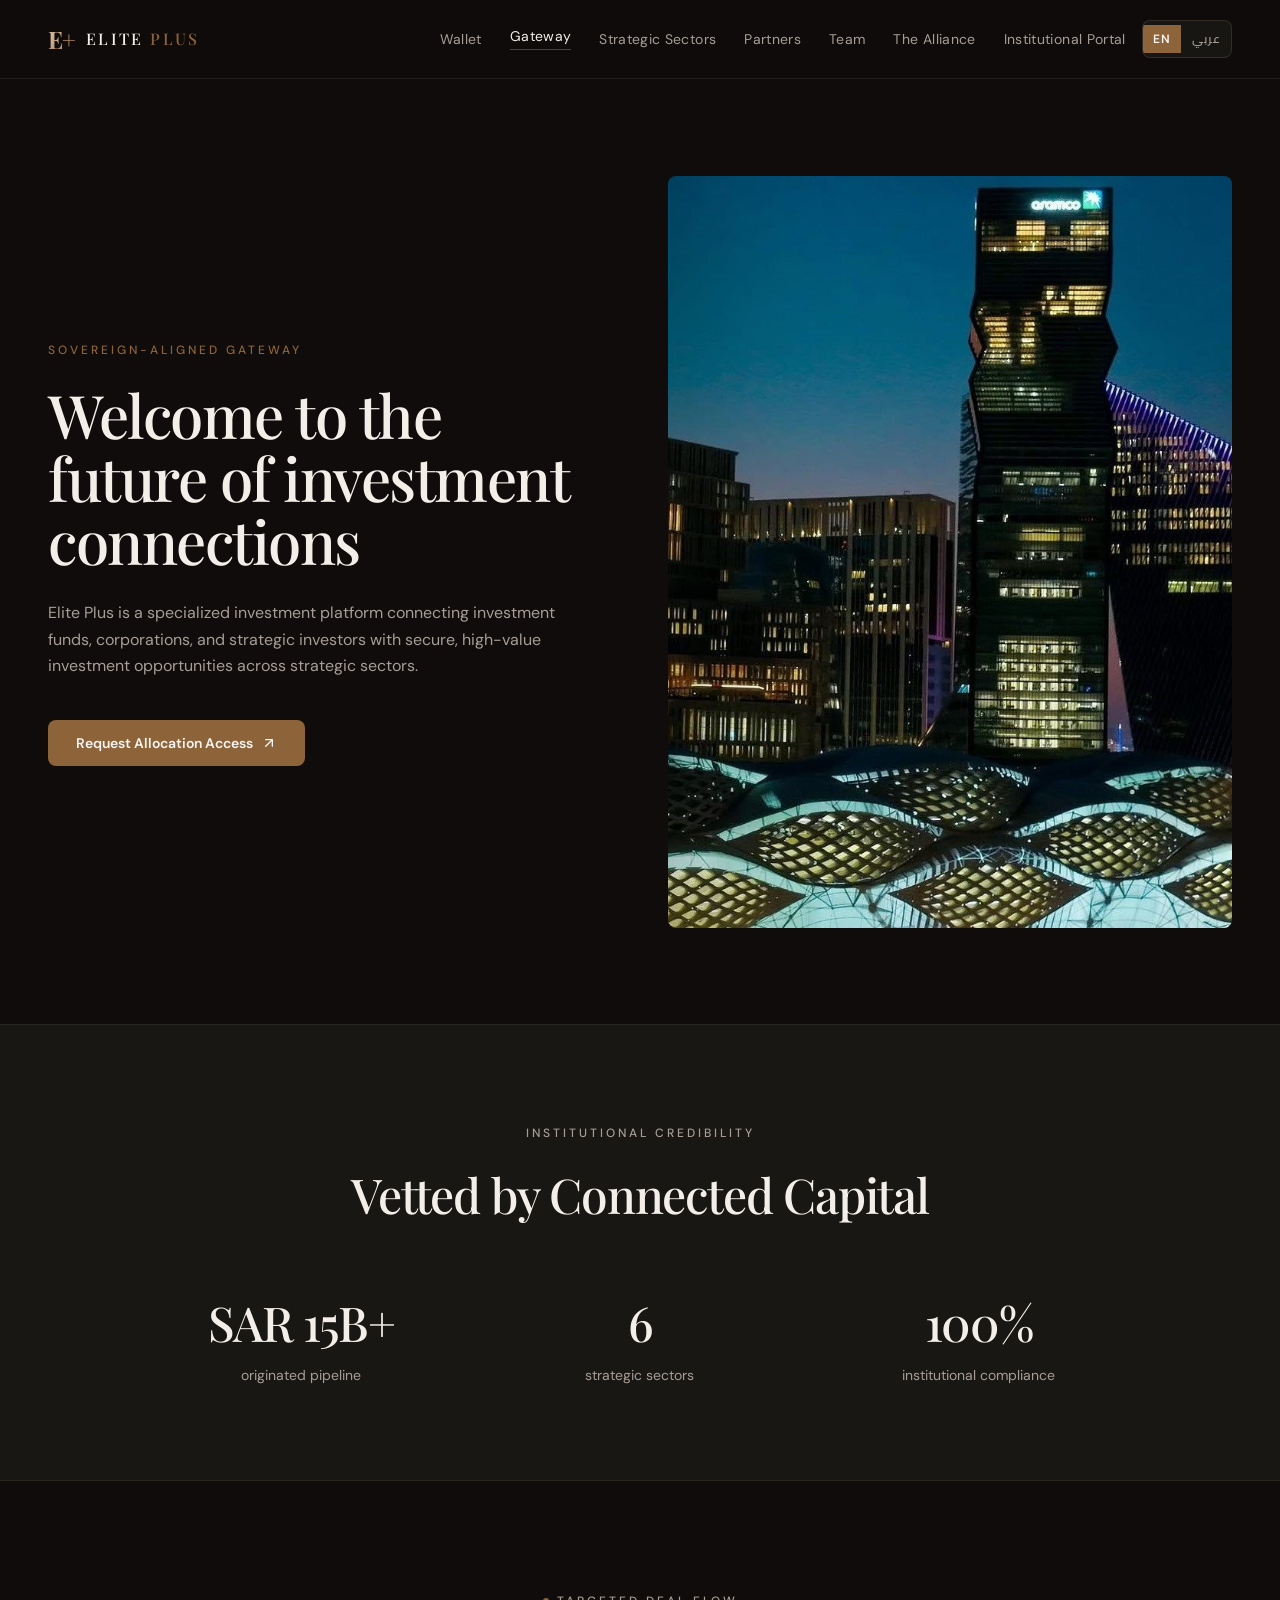
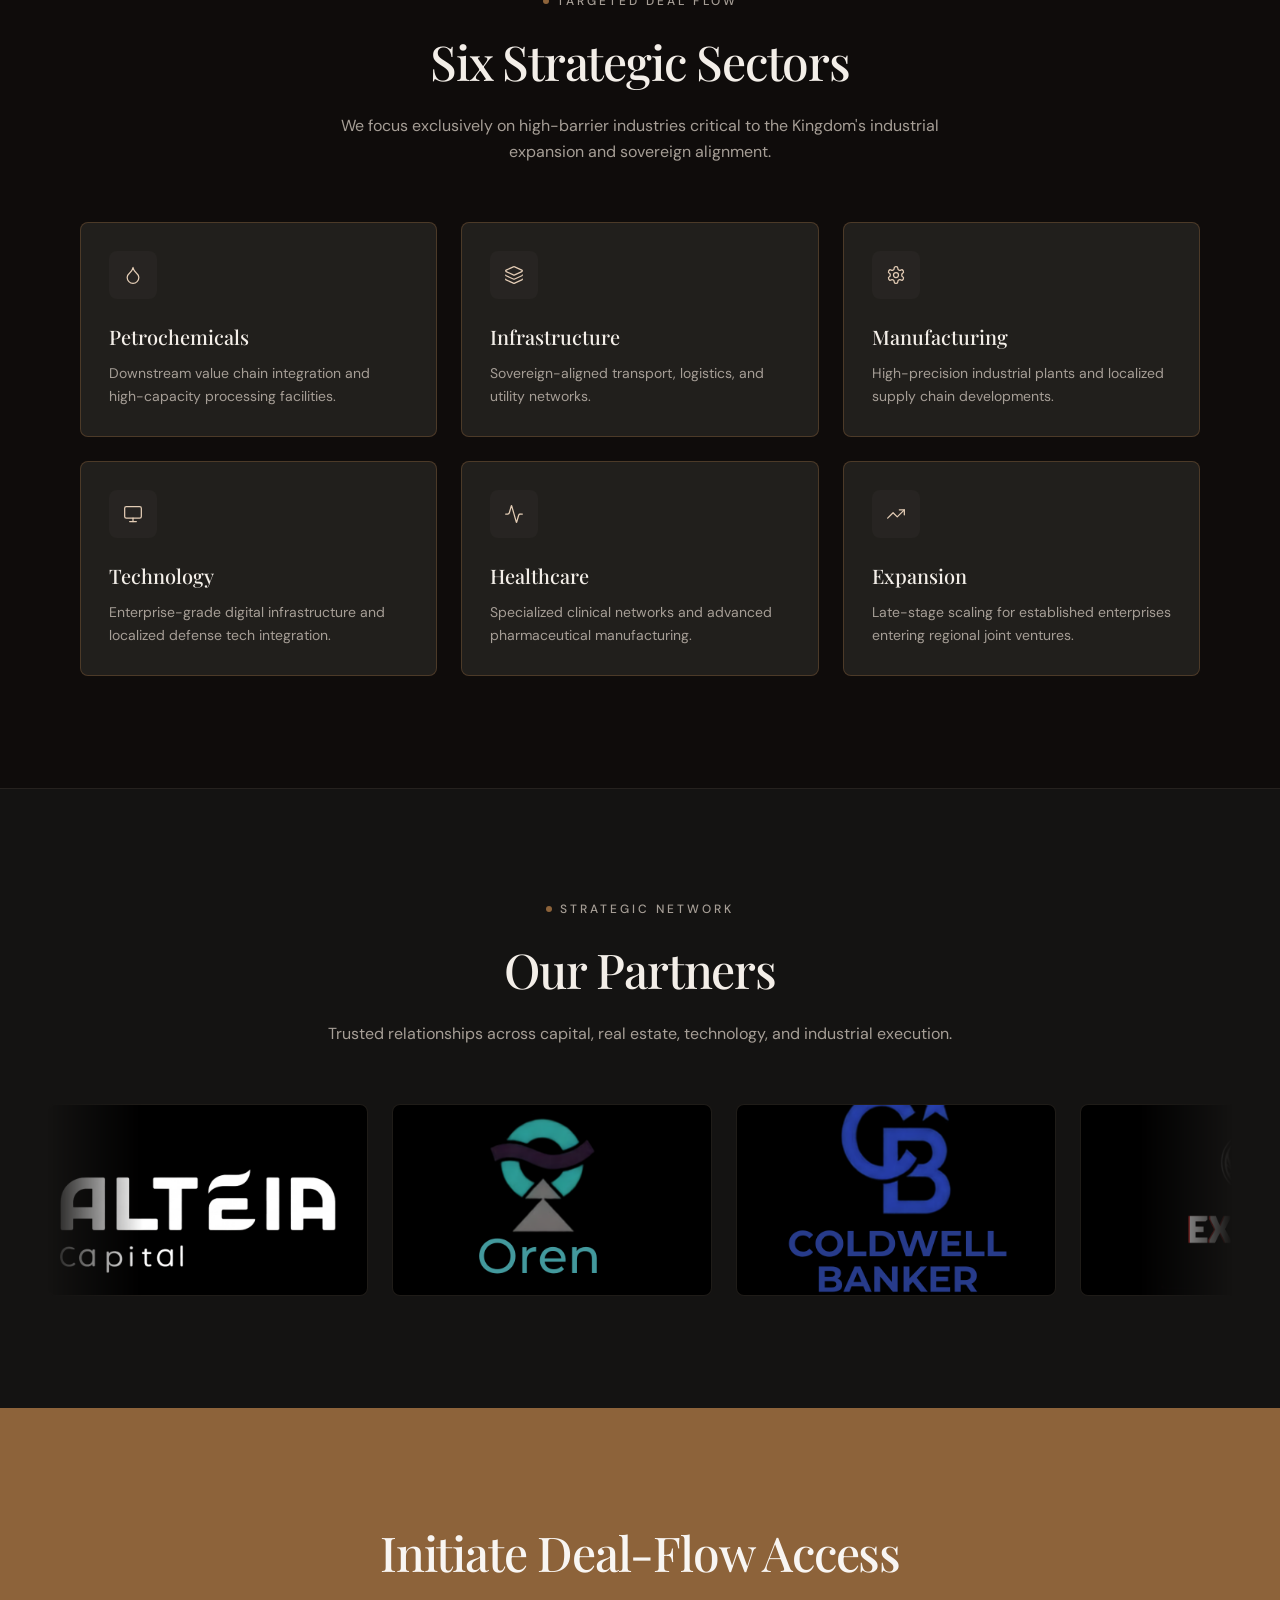
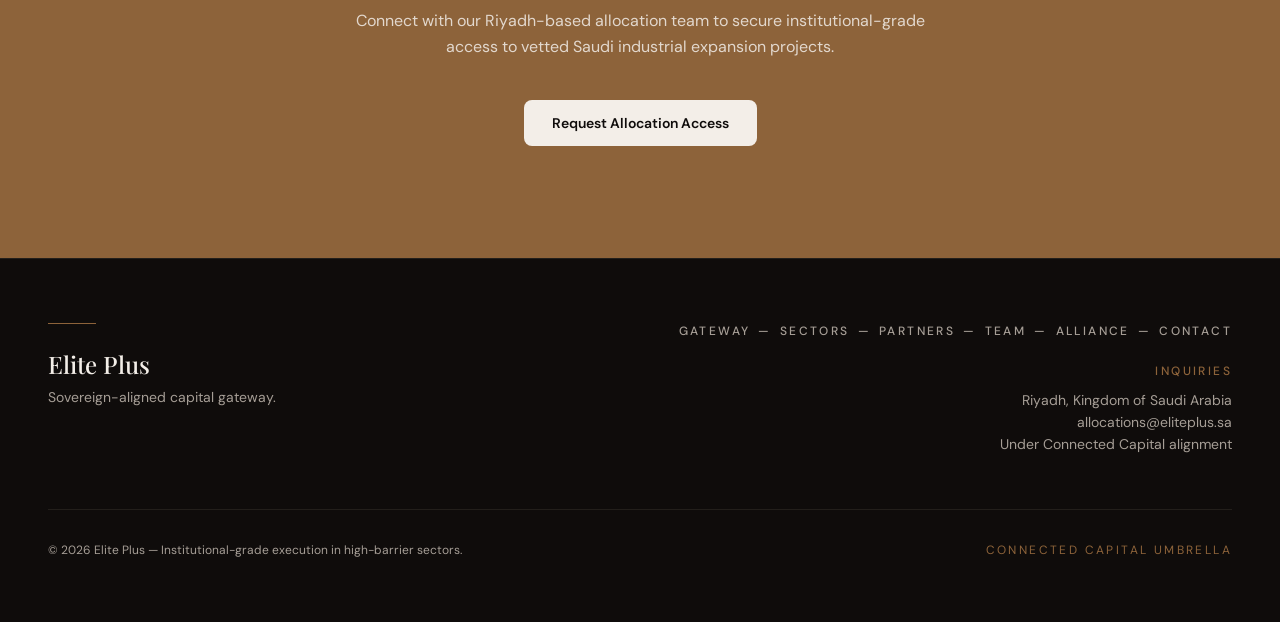
==== index.html @ 8ecef438 "Add site files" ====
<!DOCTYPE html>
<html lang="en">
<head>
<meta charset="UTF-8" />
<meta name="viewport" content="width=device-width, initial-scale=1.0" />
<title>Elite Plus — Sovereign-Aligned Capital Gateway</title>
<link rel="preconnect" href="https://fonts.googleapis.com" />
<link rel="preconnect" href="https://fonts.gstatic.com" crossorigin />
<link href="https://fonts.googleapis.com/css2?family=Playfair+Display:wght@400;500;600;700&family=DM+Sans:wght@400;500;600;700&family=Cairo:wght@400;500;600;700&family=Noto+Naskh+Arabic:wght@400;500;600;700&display=swap" rel="stylesheet" />
<link rel="stylesheet" href="styles.css" />
</head>
<body id="top">

  <!-- ==================== الهيدر ==================== -->
  <header>
    <div class="header-inner">
      <a href="#top" class="logo">
        <span class="logo-mark text-gradient-gold">E+</span>
        <span class="logo-text">Elite <span>Plus</span></span>
      </a>

      <div class="header-actions">
        <nav class="desktop-nav">
          <a href="https://sub.eliteplussa.com/" target="_blank" rel="noopener noreferrer" data-i18n="nav.wallet">Wallet</a>
          <a href="#top" class="active" data-i18n="nav.gateway">Gateway</a>
          <a href="#sectors" data-i18n="nav.sectors">Strategic Sectors</a>
          <a href="#partners" data-i18n="nav.partners">Partners</a>
          <a href="team.html" data-i18n="nav.team">Team</a>
          <a href="#alliance" data-i18n="nav.alliance">The Alliance</a>
          <a href="#contact" data-i18n="nav.contact">Institutional Portal</a>
        </nav>

        <div class="lang-toggle" role="group" aria-label="Language">
          <button type="button" data-lang="en" class="active" onclick="setLanguage('en')">EN</button>
          <button type="button" data-lang="ar" onclick="setLanguage('ar')">عربي</button>
        </div>

        <button class="menu-btn" data-i18n-aria="nav.menu" aria-label="Toggle menu" onclick="toggleMenu()">
          <svg id="icon-menu" width="24" height="24" viewBox="0 0 24 24" fill="none" stroke="currentColor" stroke-width="2" stroke-linecap="round" stroke-linejoin="round"><line x1="4" x2="20" y1="12" y2="12"/><line x1="4" x2="20" y1="6" y2="6"/><line x1="4" x2="20" y1="18" y2="18"/></svg>
          <svg id="icon-close" style="display:none" width="24" height="24" viewBox="0 0 24 24" fill="none" stroke="currentColor" stroke-width="2" stroke-linecap="round" stroke-linejoin="round"><path d="M18 6 6 18"/><path d="m6 6 12 12"/></svg>
        </button>
      </div>
    </div>

    <div class="mobile-nav" id="mobileNav">
      <a href="https://sub.eliteplussa.com/" target="_blank" rel="noopener noreferrer" data-i18n="nav.wallet">Wallet</a>
      <a href="#top" onclick="closeMenu()" data-i18n="nav.gateway">Gateway</a>
      <a href="#sectors" onclick="closeMenu()" data-i18n="nav.sectors">Strategic Sectors</a>
      <a href="#partners" onclick="closeMenu()" data-i18n="nav.partners">Partners</a>
      <a href="team.html" data-i18n="nav.team">Team</a>
      <a href="#alliance" onclick="closeMenu()" data-i18n="nav.alliance">The Alliance</a>
      <a href="#contact" onclick="closeMenu()" data-i18n="nav.contact">Institutional Portal</a>
    </div>
  </header>

  <!-- ==================== قسم البداية ==================== -->
  <section class="hero">
    <div class="hero-grid">
      <div class="reveal">
        <span class="eyebrow" data-i18n="hero.eyebrow">Sovereign-Aligned Gateway</span>
        <h1 data-i18n="hero.title">Welcome to the future of investment connections</h1>
        <p data-i18n="hero.body">Elite Plus is a specialized investment platform connecting investment funds, corporations, and strategic investors with secure, high-value investment opportunities across strategic sectors.</p>
        <div>
          <a href="#contact" class="btn-primary">
            <span data-i18n="hero.cta">Request Allocation Access</span>
            <svg width="16" height="16" viewBox="0 0 24 24" fill="none" stroke="currentColor" stroke-width="2" stroke-linecap="round" stroke-linejoin="round"><path d="M7 7h10v10"/><path d="M7 17 17 7"/></svg>
          </a>
        </div>
      </div>
      <div class="hero-image reveal d1">
        <img src="hero.jpg" data-i18n-alt="hero.alt" alt="Riyadh skyline at night, financial district towers" />
      </div>
    </div>
  </section>

  <!-- ==================== قسم الأرقام ==================== -->
  <section class="stats">
    <div class="stats-inner">
      <div class="reveal">
        <span class="eyebrow" data-i18n="stats.eyebrow">Institutional Credibility</span>
        <h2 class="section-title" data-i18n="stats.title">Vetted by Connected Capital</h2>
      </div>
      <div class="stats-grid">
        <div class="reveal">
          <div class="stat-value">SAR 15B+</div>
          <div class="stat-label" data-i18n="stats.pipeline">originated pipeline</div>
        </div>
        <div class="reveal d1">
          <div class="stat-value">6</div>
          <div class="stat-label" data-i18n="stats.sectors">strategic sectors</div>
        </div>
        <div class="reveal d2">
          <div class="stat-value">100%</div>
          <div class="stat-label" data-i18n="stats.compliance">institutional compliance</div>
        </div>
      </div>
    </div>
  </section>

  <!-- ==================== قسم القطاعات ==================== -->
  <section id="sectors" class="sectors">
    <div class="sectors-head reveal">
      <div class="dot-eyebrow">
        <span class="dot"></span>
        <span class="eyebrow" data-i18n="sectors.eyebrow">Targeted Deal Flow</span>
      </div>
      <h2 class="section-title" data-i18n="sectors.title">Six Strategic Sectors</h2>
      <p data-i18n="sectors.body">We focus exclusively on high-barrier industries critical to the Kingdom&rsquo;s industrial expansion and sovereign alignment.</p>
    </div>

    <div class="sectors-grid">
      <div class="sector-card reveal">
        <span class="sector-icon">
          <svg viewBox="0 0 24 24" fill="none" stroke="currentColor" stroke-width="1.5" stroke-linecap="round" stroke-linejoin="round"><path d="M12 22a7 7 0 0 0 7-7c0-2-1-3.9-3-5.5s-3.5-4-4-6.5c-.5 2.5-2 4.9-4 6.5C6 11.1 5 13 5 15a7 7 0 0 0 7 7z"/></svg>
        </span>
        <h3 data-i18n="sectors.petro.title">Petrochemicals</h3>
        <p data-i18n="sectors.petro.body">Downstream value chain integration and high-capacity processing facilities.</p>
      </div>

      <div class="sector-card reveal d1">
        <span class="sector-icon">
          <svg viewBox="0 0 24 24" fill="none" stroke="currentColor" stroke-width="1.5" stroke-linecap="round" stroke-linejoin="round"><path d="M12.83 2.18a2 2 0 0 0-1.66 0L2.6 6.08a1 1 0 0 0 0 1.83l8.58 3.91a2 2 0 0 0 1.66 0l8.58-3.9a1 1 0 0 0 0-1.83z"/><path d="M2 12a1 1 0 0 0 .58.91l8.6 3.91a2 2 0 0 0 1.65 0l8.58-3.9A1 1 0 0 0 22 12"/><path d="M2 17a1 1 0 0 0 .58.91l8.6 3.91a2 2 0 0 0 1.65 0l8.58-3.9A1 1 0 0 0 22 17"/></svg>
        </span>
        <h3 data-i18n="sectors.infra.title">Infrastructure</h3>
        <p data-i18n="sectors.infra.body">Sovereign-aligned transport, logistics, and utility networks.</p>
      </div>

      <div class="sector-card reveal d2">
        <span class="sector-icon">
          <svg viewBox="0 0 24 24" fill="none" stroke="currentColor" stroke-width="1.5" stroke-linecap="round" stroke-linejoin="round"><path d="M12.22 2h-.44a2 2 0 0 0-2 2v.18a2 2 0 0 1-1 1.73l-.43.25a2 2 0 0 1-2 0l-.15-.08a2 2 0 0 0-2.73.73l-.22.38a2 2 0 0 0 .73 2.73l.15.1a2 2 0 0 1 1 1.72v.51a2 2 0 0 1-1 1.74l-.15.09a2 2 0 0 0-.73 2.73l.22.38a2 2 0 0 0 2.73.73l.15-.08a2 2 0 0 1 2 0l.43.25a2 2 0 0 1 1 1.73V20a2 2 0 0 0 2 2h.44a2 2 0 0 0 2-2v-.18a2 2 0 0 1 1-1.73l.43-.25a2 2 0 0 1 2 0l.15.08a2 2 0 0 0 2.73-.73l.22-.39a2 2 0 0 0-.73-2.73l-.15-.08a2 2 0 0 1-1-1.74v-.5a2 2 0 0 1 1-1.74l.15-.09a2 2 0 0 0 .73-2.73l-.22-.38a2 2 0 0 0-2.73-.73l-.15.08a2 2 0 0 1-2 0l-.43-.25a2 2 0 0 1-1-1.73V4a2 2 0 0 0-2-2z"/><circle cx="12" cy="12" r="3"/></svg>
        </span>
        <h3 data-i18n="sectors.mfg.title">Manufacturing</h3>
        <p data-i18n="sectors.mfg.body">High-precision industrial plants and localized supply chain developments.</p>
      </div>

      <div class="sector-card reveal">
        <span class="sector-icon">
          <svg viewBox="0 0 24 24" fill="none" stroke="currentColor" stroke-width="1.5" stroke-linecap="round" stroke-linejoin="round"><rect width="20" height="14" x="2" y="3" rx="2"/><line x1="8" x2="16" y1="21" y2="21"/><line x1="12" x2="12" y1="17" y2="21"/></svg>
        </span>
        <h3 data-i18n="sectors.tech.title">Technology</h3>
        <p data-i18n="sectors.tech.body">Enterprise-grade digital infrastructure and localized defense tech integration.</p>
      </div>

      <div class="sector-card reveal d1">
        <span class="sector-icon">
          <svg viewBox="0 0 24 24" fill="none" stroke="currentColor" stroke-width="1.5" stroke-linecap="round" stroke-linejoin="round"><path d="M22 12h-2.48a2 2 0 0 0-1.93 1.46l-2.35 8.36a.25.25 0 0 1-.48 0L9.24 2.18a.25.25 0 0 0-.48 0l-2.35 8.36A2 2 0 0 1 4.49 12H2"/></svg>
        </span>
        <h3 data-i18n="sectors.health.title">Healthcare</h3>
        <p data-i18n="sectors.health.body">Specialized clinical networks and advanced pharmaceutical manufacturing.</p>
      </div>

      <div class="sector-card reveal d2">
        <span class="sector-icon">
          <svg viewBox="0 0 24 24" fill="none" stroke="currentColor" stroke-width="1.5" stroke-linecap="round" stroke-linejoin="round"><polyline points="22 7 13.5 15.5 8.5 10.5 2 17"/><polyline points="16 7 22 7 22 13"/></svg>
        </span>
        <h3 data-i18n="sectors.exp.title">Expansion</h3>
        <p data-i18n="sectors.exp.body">Late-stage scaling for established enterprises entering regional joint ventures.</p>
      </div>
    </div>
  </section>

  <!-- ==================== قسم الشركاء ==================== -->
  <section id="partners" class="partners">
    <div class="partners-inner">
      <div class="partners-head reveal">
        <div class="dot-eyebrow">
          <span class="dot"></span>
          <span class="eyebrow" data-i18n="partners.eyebrow">Strategic Network</span>
        </div>
        <h2 class="section-title" data-i18n="partners.title">Our Partners</h2>
        <p data-i18n="partners.body">Trusted relationships across capital, real estate, technology, and industrial execution.</p>
      </div>

      <div class="partners-marquee reveal">
        <div class="partners-track">
          <div class="partners-group">
            <div class="partner-logo"><img src="partners/alteia-capital.png" alt="ALTEIA Capital" /></div>
            <div class="partner-logo"><img src="partners/oren.png" alt="Oren" /></div>
            <div class="partner-logo"><img src="partners/coldwell-banker.png" alt="Coldwell Banker" /></div>
            <div class="partner-logo"><img src="partners/ex-nit.png" alt="EX NIT" /></div>
            <div class="partner-logo"><img src="partners/ratcco-group.png" alt="RATCCO GROUP" /></div>
            <div class="partner-logo"><img src="partners/swiss-group.png" alt="SWISS GROUP" /></div>
            <div class="partner-logo"><img src="partners/speed-link.png" alt="SPEED LINK" /></div>
            <div class="partner-logo"><img src="partners/asa-consultants.png" alt="ASA CONSULTANTS" /></div>
          </div>
          <div class="partners-group" aria-hidden="true">
            <div class="partner-logo"><img src="partners/alteia-capital.png" alt="" /></div>
            <div class="partner-logo"><img src="partners/oren.png" alt="" /></div>
            <div class="partner-logo"><img src="partners/coldwell-banker.png" alt="" /></div>
            <div class="partner-logo"><img src="partners/ex-nit.png" alt="" /></div>
            <div class="partner-logo"><img src="partners/ratcco-group.png" alt="" /></div>
            <div class="partner-logo"><img src="partners/swiss-group.png" alt="" /></div>
            <div class="partner-logo"><img src="partners/speed-link.png" alt="" /></div>
            <div class="partner-logo"><img src="partners/asa-consultants.png" alt="" /></div>
          </div>
        </div>
      </div>
    </div>
  </section>

  <!-- ==================== قسم التحالف ==================== -->
  <section id="alliance" class="alliance">
    <div class="alliance-inner reveal">
      <h2 data-i18n="alliance.title">Initiate Deal-Flow Access</h2>
      <p data-i18n="alliance.body">Connect with our Riyadh-based allocation team to secure institutional-grade access to vetted Saudi industrial expansion projects.</p>
      <a href="#contact" class="btn-light" data-i18n="alliance.cta">Request Allocation Access</a>
    </div>
  </section>

  <!-- ==================== الفوتر ==================== -->
  <footer id="contact">
    <div class="footer-inner">
      <div class="footer-top">
        <div class="footer-brand">
          <div class="footer-line"></div>
          <h3>Elite Plus</h3>
          <p data-i18n="footer.tagline">Sovereign-aligned capital gateway.</p>
        </div>

        <div class="footer-right">
          <div class="footer-links">
            <a href="#top" data-i18n="footer.gateway">Gateway</a>
            <span>&mdash;</span>
            <a href="#sectors" data-i18n="footer.sectors">Sectors</a>
            <span>&mdash;</span>
            <a href="#partners" data-i18n="footer.partners">Partners</a>
            <span>&mdash;</span>
            <a href="team.html" data-i18n="footer.team">Team</a>
            <span>&mdash;</span>
            <a href="#alliance" data-i18n="footer.alliance">Alliance</a>
            <span>&mdash;</span>
            <a href="#contact" data-i18n="footer.contact">Contact</a>
          </div>
          <div>
            <p class="footer-inquiries-label" data-i18n="footer.inquiries">Inquiries</p>
            <div class="footer-inquiries">
              <p data-i18n="footer.city">Riyadh, Kingdom of Saudi Arabia</p>
              <p>allocations@eliteplus.sa</p>
              <p data-i18n="footer.alignment">Under Connected Capital alignment</p>
            </div>
          </div>
        </div>
      </div>

      <div class="footer-bottom">
        <p>&copy; <span id="year"></span> <span data-i18n="footer.copy">Elite Plus — Institutional-grade execution in high-barrier sectors.</span></p>
        <p class="footer-umbrella" data-i18n="footer.umbrella">Connected Capital Umbrella</p>
      </div>
    </div>
  </footer>

<script src="i18n.js"></script>
<script>
  document.getElementById('year').textContent = new Date().getFullYear();

  function toggleMenu() {
    const nav = document.getElementById('mobileNav');
    const open = nav.classList.toggle('open');
    document.getElementById('icon-menu').style.display = open ? 'none' : 'block';
    document.getElementById('icon-close').style.display = open ? 'block' : 'none';
  }
  function closeMenu() {
    document.getElementById('mobileNav').classList.remove('open');
    document.getElementById('icon-menu').style.display = 'block';
    document.getElementById('icon-close').style.display = 'none';
  }

  const observer = new IntersectionObserver((entries) => {
    entries.forEach((entry) => {
      if (entry.isIntersecting) {
        entry.target.classList.add('visible');
        observer.unobserve(entry.target);
      }
    });
  }, { threshold: 0.15 });

  document.querySelectorAll('.reveal').forEach((el) => observer.observe(el));
</script>
</body>
</html>
---- styles.css ----
/* ============ المتغيرات — عدّل الألوان من هنا ============ */
:root {
  --background: hsl(20, 15%, 5%);
  --foreground: hsl(36, 30%, 93%);
  --card: hsl(30, 7%, 12%);
  --primary: hsl(30, 42%, 39%);
  --primary-foreground: hsl(36, 30%, 96%);
  --secondary: hsl(30, 7%, 15%);
  --muted-foreground: hsl(30, 8%, 62%);
  --accent-gold: hsl(30, 45%, 80%);
  --border: hsl(30, 12%, 20%);
  --radius: 0.5rem;
  --font-display: 'Playfair Display', 'Noto Naskh Arabic', serif;
  --font-sans: 'DM Sans', 'Cairo', sans-serif;
}

* { margin: 0; padding: 0; box-sizing: border-box; }
html { scroll-behavior: smooth; }

body {
  background: var(--background);
  color: var(--foreground);
  font-family: var(--font-sans);
  min-height: 100vh;
  -webkit-font-smoothing: antialiased;
}

html[dir="rtl"] body { font-family: 'Cairo', 'DM Sans', sans-serif; }
html[dir="rtl"] .logo-text,
html[dir="rtl"] .hero h1,
html[dir="rtl"] .section-title,
html[dir="rtl"] .stat-value,
html[dir="rtl"] .sector-card h3,
html[dir="rtl"] .alliance h2,
html[dir="rtl"] .footer-brand h3,
html[dir="rtl"] .page-hero h1,
html[dir="rtl"] .team-role h3 {
  font-family: 'Noto Naskh Arabic', 'Playfair Display', serif;
}

a { text-decoration: none; color: inherit; }
img { display: block; }

.text-gradient-gold {
  background: linear-gradient(135deg, hsl(30, 45%, 80%), hsl(30, 42%, 45%));
  -webkit-background-clip: text;
  background-clip: text;
  -webkit-text-fill-color: transparent;
}

/* ============ الهيدر ============ */
header {
  position: fixed;
  top: 0; left: 0; right: 0;
  z-index: 50;
  border-bottom: 1px solid hsla(30, 12%, 20%, 0.5);
  background: hsla(20, 15%, 5%, 0.9);
  backdrop-filter: blur(12px);
  -webkit-backdrop-filter: blur(12px);
}
.header-inner {
  max-width: 90rem;
  margin: 0 auto;
  display: flex;
  align-items: center;
  justify-content: space-between;
  padding: 1.25rem 1.5rem;
  gap: 1rem;
}
.logo { display: flex; align-items: center; gap: 0.625rem; flex-shrink: 0; }
.logo-mark {
  font-family: var(--font-display);
  font-size: 1.5rem;
  font-weight: 700;
  line-height: 1;
  letter-spacing: -0.025em;
}
.logo-text {
  font-family: var(--font-display);
  font-size: 1rem;
  font-weight: 500;
  letter-spacing: 0.15em;
  text-transform: uppercase;
}
.logo-text span { color: var(--primary); }

.header-actions { display: flex; align-items: center; gap: 1rem; }

nav.desktop-nav { display: none; align-items: center; gap: 1.75rem; }
nav.desktop-nav a {
  font-size: 0.875rem;
  letter-spacing: 0.025em;
  color: var(--muted-foreground);
  transition: color 0.2s;
  white-space: nowrap;
}
nav.desktop-nav a:hover { color: var(--foreground); }
nav.desktop-nav a.active {
  color: var(--foreground);
  border-bottom: 1px solid hsla(30, 42%, 39%, 0.6);
  padding-bottom: 0.25rem;
}

.lang-toggle {
  display: inline-flex;
  align-items: center;
  border: 1px solid hsla(30, 12%, 20%, 0.8);
  border-radius: var(--radius);
  overflow: hidden;
  background: hsla(30, 7%, 12%, 0.6);
}
.lang-toggle button {
  background: none;
  border: none;
  color: var(--muted-foreground);
  cursor: pointer;
  font-family: var(--font-sans);
  font-size: 0.75rem;
  font-weight: 600;
  letter-spacing: 0.08em;
  padding: 0.4rem 0.65rem;
  transition: color 0.2s, background 0.2s;
}
.lang-toggle button:hover { color: var(--foreground); }
.lang-toggle button.active {
  background: var(--primary);
  color: var(--primary-foreground);
}

.menu-btn { background: none; border: none; color: var(--foreground); cursor: pointer; display: block; }
.mobile-nav {
  display: none;
  border-top: 1px solid hsla(30, 12%, 20%, 0.5);
  background: var(--background);
  padding: 1.5rem;
  flex-direction: column;
  gap: 1.25rem;
}
.mobile-nav.open { display: flex; }
.mobile-nav a { font-size: 1rem; color: var(--muted-foreground); }
.mobile-nav a:hover { color: var(--foreground); }

@media (min-width: 1024px) {
  .header-inner { padding: 1.25rem 3rem; }
  nav.desktop-nav { display: flex; }
  .menu-btn, .mobile-nav { display: none !important; }
}

/* ============ قسم البداية (Hero) ============ */
.hero {
  position: relative;
  overflow: hidden;
  padding: 9rem 0 6rem;
}
.hero-grid {
  max-width: 90rem;
  margin: 0 auto;
  display: grid;
  grid-template-columns: 1fr;
  align-items: center;
  gap: 3.5rem;
  padding: 0 1.5rem;
}
.eyebrow {
  font-size: 0.75rem;
  font-weight: 500;
  text-transform: uppercase;
  letter-spacing: 0.25em;
  color: var(--primary);
}
html[dir="rtl"] .eyebrow { letter-spacing: 0.1em; }
.hero h1 {
  margin-top: 1.5rem;
  font-family: var(--font-display);
  font-size: 3rem;
  font-weight: 500;
  line-height: 1.05;
  letter-spacing: -0.025em;
}
.hero p {
  margin-top: 1.75rem;
  max-width: 32rem;
  font-size: 1rem;
  line-height: 1.65;
  color: var(--muted-foreground);
}
.btn-primary {
  margin-top: 2.5rem;
  display: inline-flex;
  align-items: center;
  gap: 0.5rem;
  border-radius: var(--radius);
  background: var(--primary);
  padding: 0.875rem 1.75rem;
  font-size: 0.875rem;
  font-weight: 600;
  color: var(--primary-foreground);
  transition: transform 0.15s, filter 0.2s;
}
.btn-primary:hover { filter: brightness(1.1); }
.btn-primary:active { transform: scale(0.98); }
html[dir="rtl"] .btn-primary svg { transform: scaleX(-1); }

.hero-image {
  position: relative;
  aspect-ratio: 4 / 5;
  width: 100%;
  overflow: hidden;
  border-radius: var(--radius);
}
.hero-image img { height: 100%; width: 100%; object-fit: cover; }

@media (min-width: 1024px) {
  .hero { padding-top: 11rem; }
  .hero-grid { grid-template-columns: 1fr 1fr; padding: 0 3rem; }
  .hero h1 { font-size: 3.75rem; }
  .hero-image { aspect-ratio: 3 / 4; }
}
@media (min-width: 640px) and (max-width: 1023px) {
  .hero h1 { font-size: 3.5rem; }
}

/* ============ قسم الأرقام (Stats) ============ */
.stats {
  border-top: 1px solid hsla(30, 12%, 20%, 0.5);
  border-bottom: 1px solid hsla(30, 12%, 20%, 0.5);
  background: hsla(30, 7%, 12%, 0.6);
  padding: 6rem 0;
}
.stats-inner { max-width: 64rem; margin: 0 auto; padding: 0 1.5rem; text-align: center; }
.stats .eyebrow { color: var(--muted-foreground); }
.section-title {
  margin-top: 1.25rem;
  font-family: var(--font-display);
  font-size: 2.25rem;
  font-weight: 500;
  letter-spacing: -0.025em;
}
@media (min-width: 640px) { .section-title { font-size: 3rem; } }

.stats-grid {
  margin-top: 4rem;
  display: grid;
  grid-template-columns: 1fr;
  gap: 2.5rem;
}
@media (min-width: 640px) { .stats-grid { grid-template-columns: repeat(3, 1fr); } }
.stat-value {
  font-family: var(--font-display);
  font-size: 2.25rem;
  font-weight: 500;
  letter-spacing: -0.025em;
}
@media (min-width: 640px) { .stat-value { font-size: 3rem; } }
.stat-label { margin-top: 0.75rem; font-size: 0.875rem; color: var(--muted-foreground); }

/* ============ قسم القطاعات (Sectors) ============ */
.sectors { max-width: 76rem; margin: 0 auto; padding: 7rem 1.5rem; }
@media (min-width: 1024px) { .sectors { padding-left: 3rem; padding-right: 3rem; } }
.sectors-head { max-width: 42rem; margin: 0 auto; text-align: center; }
.dot-eyebrow { display: flex; align-items: center; justify-content: center; gap: 0.5rem; }
.dot { height: 0.375rem; width: 0.375rem; border-radius: 9999px; background: var(--primary); }
.sectors-head .eyebrow { color: var(--muted-foreground); }
.sectors-head p {
  margin-top: 1.25rem;
  font-size: 1rem;
  line-height: 1.65;
  color: var(--muted-foreground);
}
.sectors-grid {
  margin-top: 3.5rem;
  display: grid;
  grid-template-columns: 1fr;
  gap: 1.5rem;
}
@media (min-width: 640px) { .sectors-grid { grid-template-columns: repeat(2, 1fr); } }
@media (min-width: 1024px) { .sectors-grid { grid-template-columns: repeat(3, 1fr); } }

.sector-card {
  border-radius: var(--radius);
  border: 1px solid hsla(30, 42%, 39%, 0.4);
  background: var(--card);
  padding: 1.75rem;
  transition: border-color 0.2s;
}
.sector-card:hover { border-color: hsla(30, 42%, 39%, 0.7); }
.sector-icon {
  display: flex;
  height: 3rem;
  width: 3rem;
  align-items: center;
  justify-content: center;
  border-radius: var(--radius);
  background: hsla(30, 7%, 15%, 0.8);
}
.sector-icon svg { height: 1.25rem; width: 1.25rem; color: var(--accent-gold); }
.sector-card h3 {
  margin-top: 1.5rem;
  font-family: var(--font-display);
  font-size: 1.25rem;
  font-weight: 500;
}
.sector-card p {
  margin-top: 0.75rem;
  font-size: 0.875rem;
  line-height: 1.65;
  color: var(--muted-foreground);
}

/* ============ قسم الشركاء (Partners) ============ */
.partners {
  border-top: 1px solid hsla(30, 12%, 20%, 0.5);
  background: hsla(30, 7%, 8%, 0.85);
  padding: 7rem 0;
}
.partners-inner { max-width: 90rem; margin: 0 auto; padding: 0 1.5rem; }
@media (min-width: 1024px) { .partners-inner { padding: 0 3rem; } }
.partners-head { max-width: 42rem; margin: 0 auto; text-align: center; }
.partners-head .eyebrow { color: var(--muted-foreground); }
.partners-head p {
  margin-top: 1.25rem;
  font-size: 1rem;
  line-height: 1.65;
  color: var(--muted-foreground);
}
/* سلايدر الشعارات — يتحرك تلقائياً ويتوقف عند مرور الماوس */
.partners-marquee {
  margin-top: 3.5rem;
  overflow: hidden;
  direction: ltr;
  -webkit-mask-image: linear-gradient(to right, transparent, black 8%, black 92%, transparent);
  mask-image: linear-gradient(to right, transparent, black 8%, black 92%, transparent);
}
.partners-track {
  display: flex;
  width: max-content;
  animation: partners-scroll 32s linear infinite;
}
.partners-marquee:hover .partners-track { animation-play-state: paused; }
.partners-group {
  display: flex;
  gap: 1.5rem;
  padding-inline-end: 1.5rem;
}
@keyframes partners-scroll {
  from { transform: translateX(0); }
  to { transform: translateX(-50%); }
}
@media (prefers-reduced-motion: reduce) {
  .partners-track { animation: none; flex-wrap: wrap; width: auto; }
}

.partner-logo {
  display: flex;
  align-items: center;
  justify-content: center;
  width: 20rem;
  height: 12rem;
  flex-shrink: 0;
  overflow: hidden;
  border: 1px solid hsla(30, 12%, 20%, 0.55);
  border-radius: var(--radius);
  background: #000;
  transition: border-color 0.25s;
}
.partner-logo:hover { border-color: hsla(30, 42%, 39%, 0.65); }
/* الصور الأصلية فيها فراغ أسود كبير حول الشعار — التكبير هنا يقصّه ويُظهر الشعار أوضح */
.partner-logo img {
  width: 100%;
  height: 100%;
  object-fit: cover;
  transform: scale(1.7);
}

@media (max-width: 639px) {
  .partner-logo { width: 15rem; height: 9rem; }
}

/* ============ قسم التحالف (Alliance) ============ */
.alliance { position: relative; background: var(--primary); padding: 7rem 0; }
.alliance-inner { max-width: 52rem; margin: 0 auto; padding: 0 1.5rem; text-align: center; }
.alliance h2 {
  font-family: var(--font-display);
  font-size: 2.25rem;
  font-weight: 500;
  letter-spacing: -0.025em;
  color: var(--primary-foreground);
}
@media (min-width: 640px) { .alliance h2 { font-size: 3rem; } }
.alliance p {
  margin: 1.5rem auto 0;
  max-width: 36rem;
  font-size: 1rem;
  line-height: 1.65;
  color: hsla(36, 30%, 96%, 0.8);
}
.btn-light {
  margin-top: 2.5rem;
  display: inline-flex;
  align-items: center;
  gap: 0.5rem;
  border-radius: var(--radius);
  background: var(--foreground);
  padding: 0.875rem 1.75rem;
  font-size: 0.875rem;
  font-weight: 600;
  color: var(--background);
  transition: transform 0.15s, filter 0.2s;
}
.btn-light:hover { filter: brightness(0.95); }
.btn-light:active { transform: scale(0.98); }

/* ============ صفحة الفريق ============ */
.page-hero {
  padding: 10rem 1.5rem 4rem;
  text-align: center;
  background:
    radial-gradient(ellipse 70% 50% at 50% 0%, hsla(30, 42%, 39%, 0.18), transparent 70%),
    var(--background);
}
@media (min-width: 1024px) { .page-hero { padding: 11rem 3rem 5rem; } }
.page-hero h1 {
  margin-top: 1.25rem;
  font-family: var(--font-display);
  font-size: 2.75rem;
  font-weight: 500;
  letter-spacing: -0.025em;
}
@media (min-width: 640px) { .page-hero h1 { font-size: 3.5rem; } }
.page-hero p {
  margin: 1.25rem auto 0;
  max-width: 36rem;
  font-size: 1rem;
  line-height: 1.65;
  color: var(--muted-foreground);
}

.team { max-width: 76rem; margin: 0 auto; padding: 2rem 1.5rem 7rem; }
@media (min-width: 1024px) { .team { padding-left: 3rem; padding-right: 3rem; } }
.team-grid {
  display: grid;
  grid-template-columns: 1fr;
  gap: 1.5rem;
}
@media (min-width: 640px) { .team-grid { grid-template-columns: repeat(2, 1fr); } }

.team-role {
  border-top: 1px solid hsla(30, 42%, 39%, 0.45);
  padding: 2rem 0 1rem;
}
.team-role .role-num {
  font-size: 0.75rem;
  font-weight: 600;
  letter-spacing: 0.2em;
  color: var(--primary);
}
.team-role h3 {
  margin-top: 0.75rem;
  font-family: var(--font-display);
  font-size: 1.5rem;
  font-weight: 500;
}
.team-role p {
  margin-top: 0.75rem;
  font-size: 0.9375rem;
  line-height: 1.65;
  color: var(--muted-foreground);
}

.team-cta {
  margin-top: 4rem;
  text-align: center;
  padding: 3rem 1.5rem;
  border: 1px solid hsla(30, 12%, 20%, 0.6);
  border-radius: var(--radius);
  background: hsla(30, 7%, 12%, 0.5);
}
.team-cta h2 {
  font-family: var(--font-display);
  font-size: 1.75rem;
  font-weight: 500;
}
.team-cta p {
  margin: 0.75rem auto 0;
  max-width: 28rem;
  color: var(--muted-foreground);
  line-height: 1.65;
}
.team-cta .btn-primary { margin-top: 1.75rem; }

/* ============ الفوتر ============ */
footer { border-top: 1px solid hsla(30, 12%, 20%, 0.5); }
.footer-inner { max-width: 90rem; margin: 0 auto; padding: 4rem 1.5rem; }
@media (min-width: 1024px) { .footer-inner { padding-left: 3rem; padding-right: 3rem; } }
.footer-top { display: flex; flex-direction: column; justify-content: space-between; gap: 3rem; }
@media (min-width: 1024px) { .footer-top { flex-direction: row; } }
.footer-line { height: 1px; width: 3rem; background: var(--primary); }
.footer-brand h3 { margin-top: 1.5rem; font-family: var(--font-display); font-size: 1.5rem; font-weight: 500; }
.footer-brand p { margin-top: 0.5rem; font-size: 0.875rem; color: var(--muted-foreground); }

.footer-right { display: flex; flex-direction: column; gap: 1.5rem; text-align: right; }
html[dir="rtl"] .footer-right { text-align: left; }
.footer-links {
  display: flex;
  flex-wrap: wrap;
  justify-content: flex-end;
  gap: 0 0.5rem;
  font-size: 0.75rem;
  font-weight: 500;
  text-transform: uppercase;
  letter-spacing: 0.2em;
  color: var(--muted-foreground);
}
html[dir="rtl"] .footer-links {
  justify-content: flex-start;
  letter-spacing: 0.08em;
}
.footer-links a:hover { color: var(--foreground); }
.footer-inquiries-label {
  font-size: 0.75rem;
  font-weight: 500;
  text-transform: uppercase;
  letter-spacing: 0.2em;
  color: var(--primary);
}
html[dir="rtl"] .footer-inquiries-label { letter-spacing: 0.08em; }
.footer-inquiries {
  margin-top: 0.75rem;
  display: flex;
  flex-direction: column;
  gap: 0.25rem;
  font-size: 0.875rem;
  color: var(--muted-foreground);
}

.footer-bottom {
  margin-top: 3.5rem;
  display: flex;
  flex-direction: column;
  align-items: center;
  justify-content: space-between;
  gap: 0.75rem;
  border-top: 1px solid hsla(30, 12%, 20%, 0.5);
  padding-top: 2rem;
  font-size: 0.75rem;
  color: var(--muted-foreground);
}
@media (min-width: 640px) { .footer-bottom { flex-direction: row; } }
.footer-umbrella { text-transform: uppercase; letter-spacing: 0.2em; color: var(--primary); }
html[dir="rtl"] .footer-umbrella { letter-spacing: 0.08em; }

/* ============ حركات الظهور عند التمرير ============ */
.reveal {
  opacity: 0;
  transform: translateY(24px);
  transition: opacity 0.6s cubic-bezier(0.16, 1, 0.3, 1), transform 0.6s cubic-bezier(0.16, 1, 0.3, 1);
}
.reveal.visible { opacity: 1; transform: translateY(0); }
.reveal.d1 { transition-delay: 0.08s; }
.reveal.d2 { transition-delay: 0.16s; }
.reveal.d3 { transition-delay: 0.24s; }
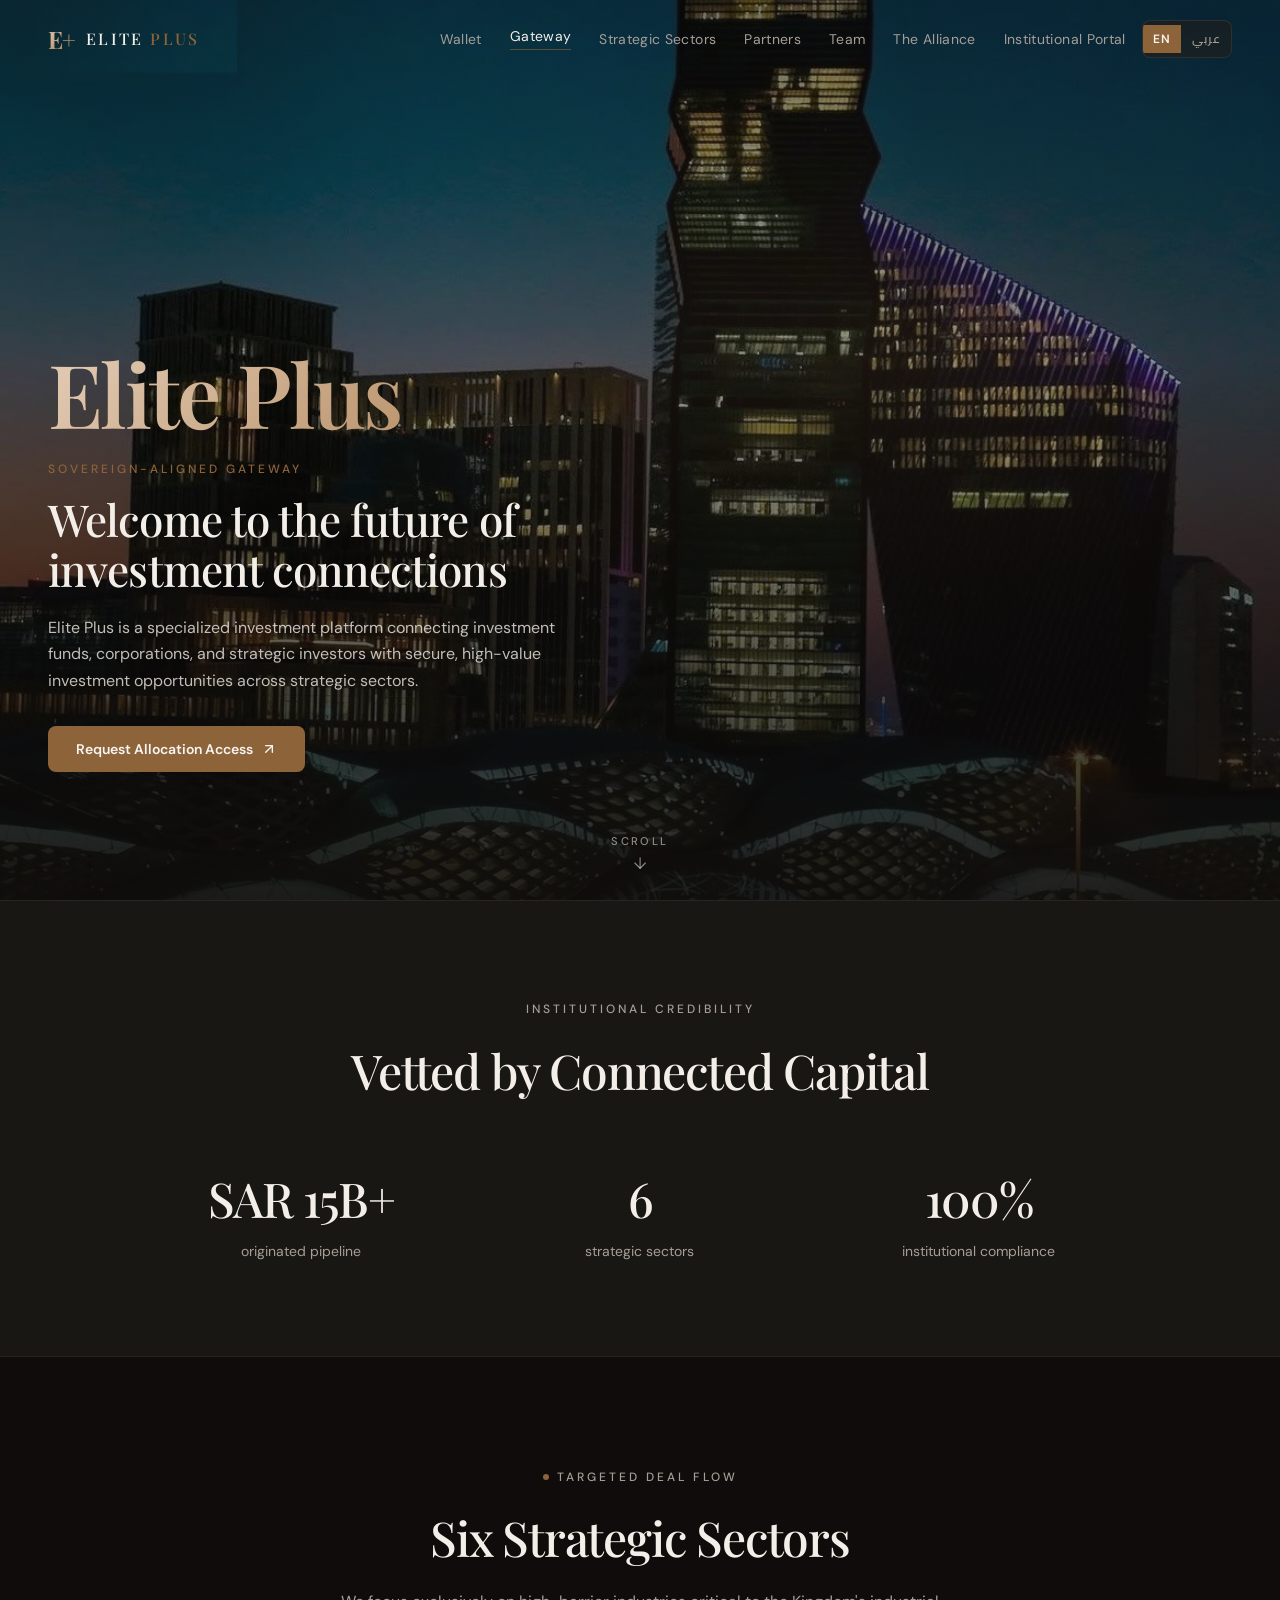
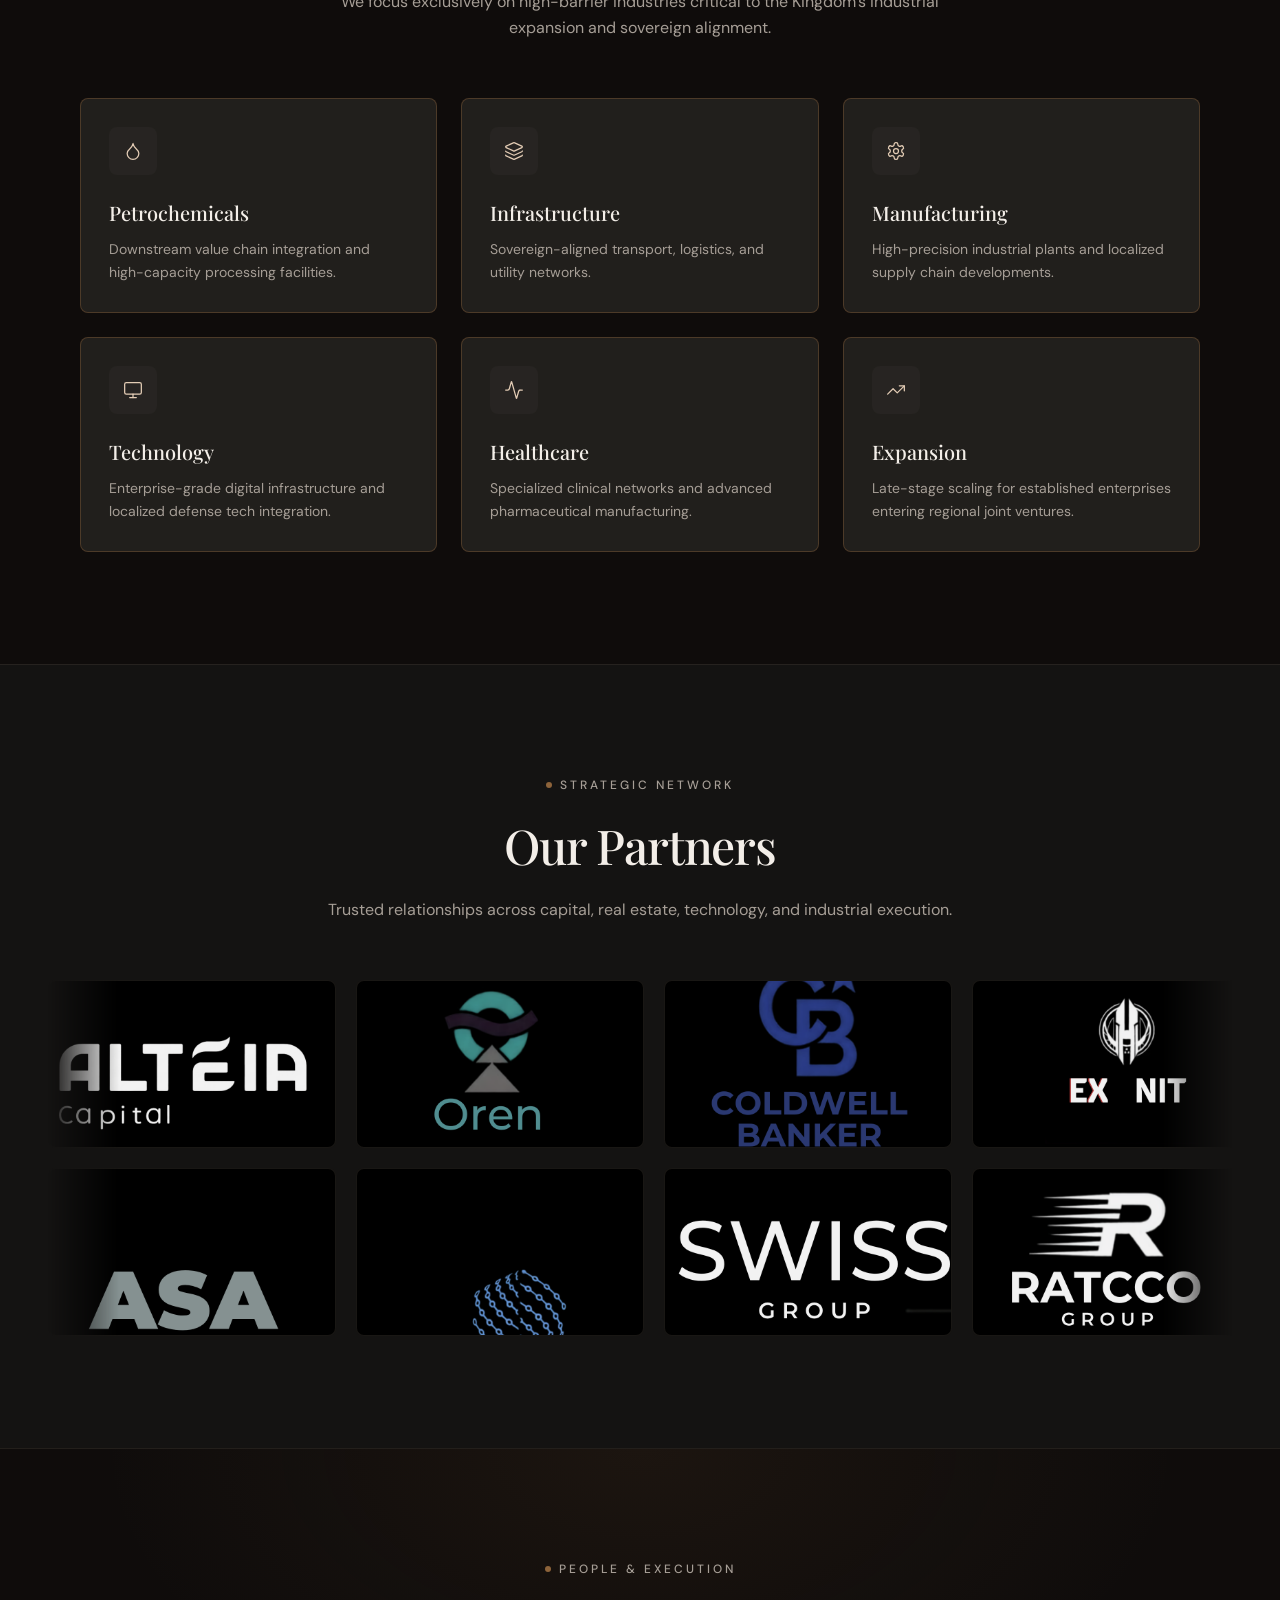
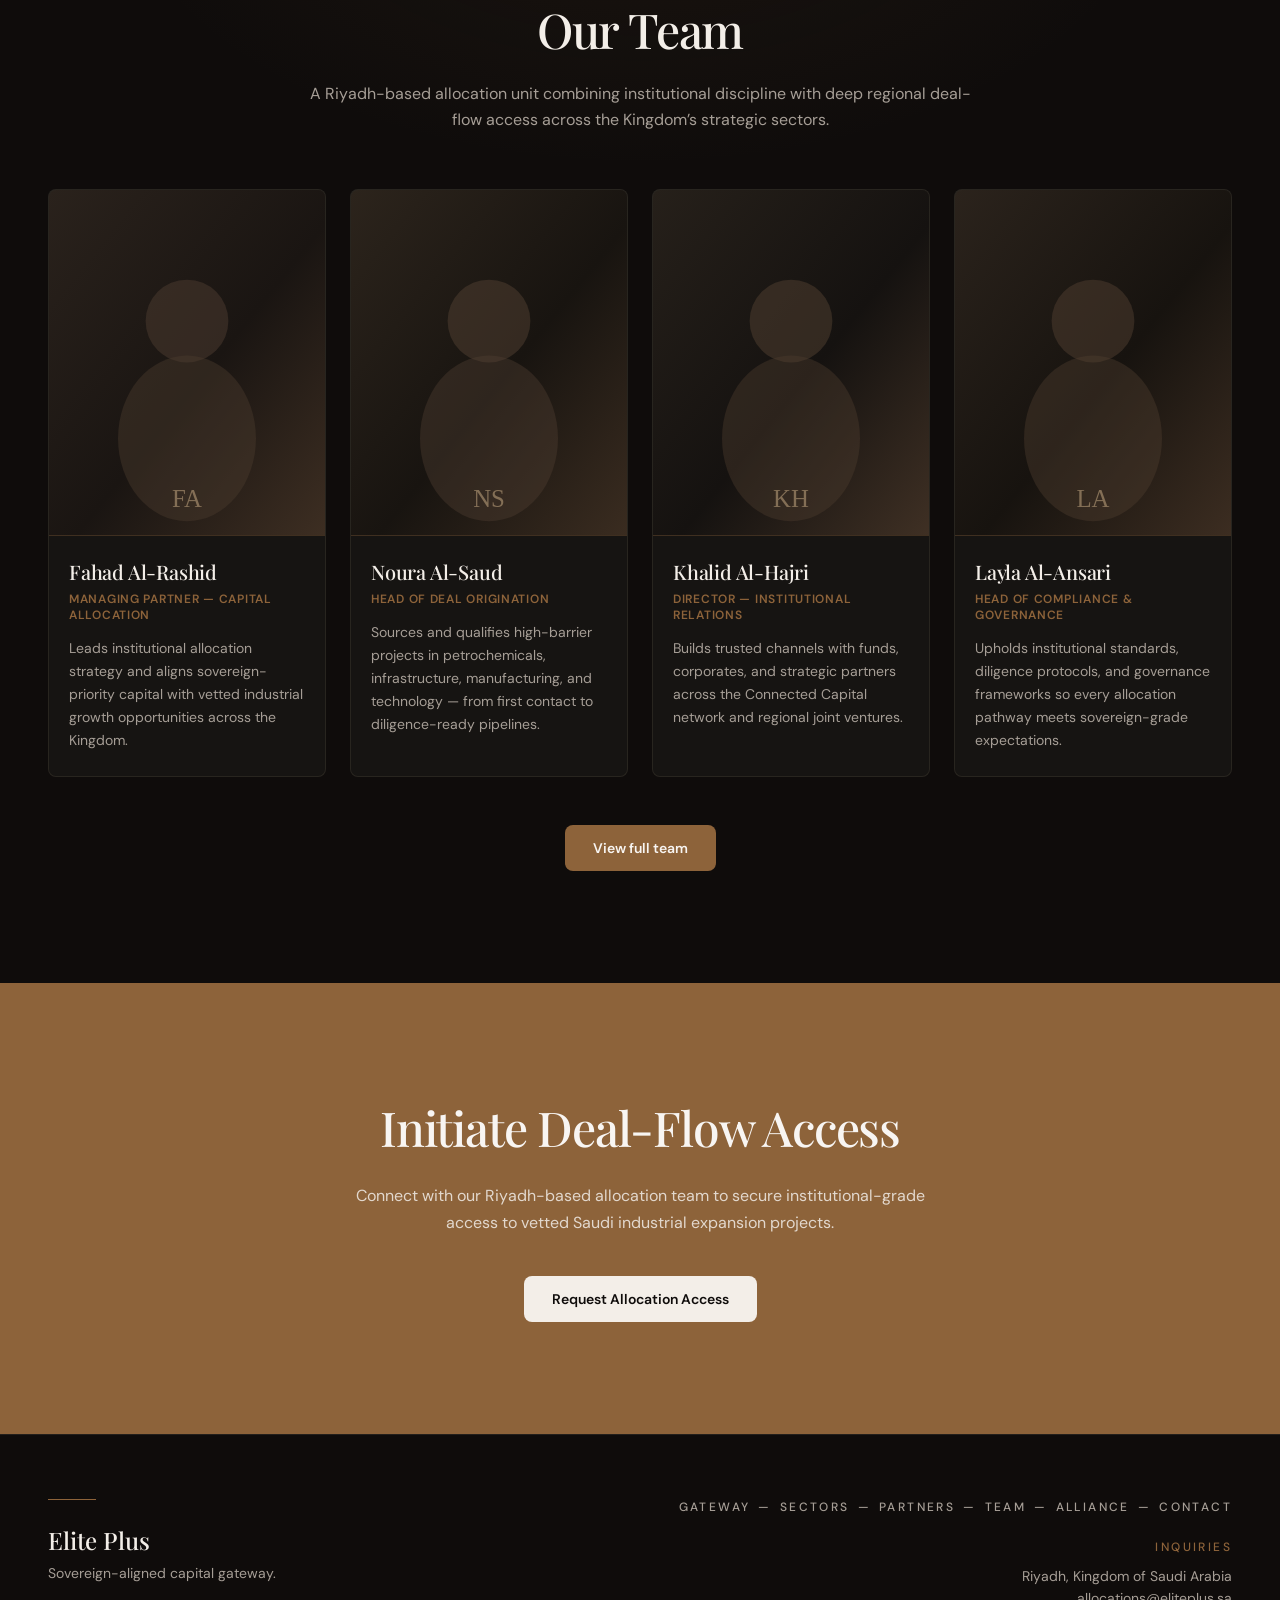
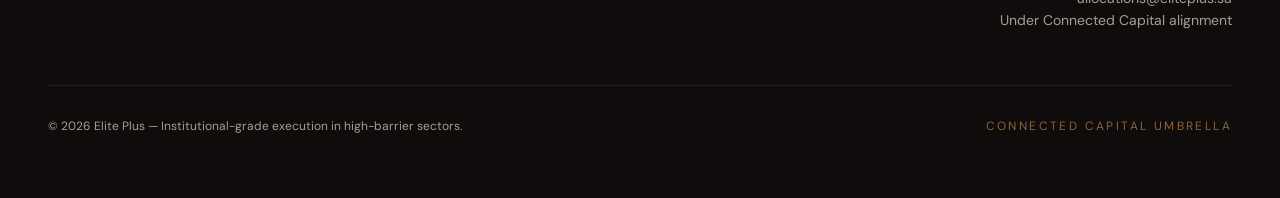
==== commit c2f179c0: "update" ====
--- a/index.html
+++ b/index.html
@@ -25,7 +25,7 @@
           <a href="#top" class="active" data-i18n="nav.gateway">Gateway</a>
           <a href="#sectors" data-i18n="nav.sectors">Strategic Sectors</a>
           <a href="#partners" data-i18n="nav.partners">Partners</a>
-          <a href="team.html" data-i18n="nav.team">Team</a>
+          <a href="#team" data-i18n="nav.team">Team</a>
           <a href="#alliance" data-i18n="nav.alliance">The Alliance</a>
           <a href="#contact" data-i18n="nav.contact">Institutional Portal</a>
         </nav>
@@ -47,34 +47,53 @@
       <a href="#top" onclick="closeMenu()" data-i18n="nav.gateway">Gateway</a>
       <a href="#sectors" onclick="closeMenu()" data-i18n="nav.sectors">Strategic Sectors</a>
       <a href="#partners" onclick="closeMenu()" data-i18n="nav.partners">Partners</a>
-      <a href="team.html" data-i18n="nav.team">Team</a>
+      <a href="#team" onclick="closeMenu()" data-i18n="nav.team">Team</a>
       <a href="#alliance" onclick="closeMenu()" data-i18n="nav.alliance">The Alliance</a>
       <a href="#contact" onclick="closeMenu()" data-i18n="nav.contact">Institutional Portal</a>
     </div>
   </header>
 
-  <!-- ==================== قسم البداية ==================== -->
-  <section class="hero">
-    <div class="hero-grid">
-      <div class="reveal">
+  <!-- ==================== قسم البداية — بنر فيديو بعرض كامل ==================== -->
+  <section class="hero" id="hero">
+    <div class="hero-media" aria-hidden="true">
+      <video
+        class="hero-video"
+        autoplay
+        muted
+        loop
+        playsinline
+        poster="hero.jpg"
+      >
+        <source src="hero.mp4" type="video/mp4" />
+        <source src="hero.webm" type="video/webm" />
+      </video>
+      <img class="hero-fallback" src="hero.jpg" data-i18n-alt="hero.alt" alt="Riyadh skyline at night, financial district towers" />
+      <div class="hero-overlay"></div>
+    </div>
+
+    <div class="hero-content">
+      <div class="hero-copy reveal">
+        <p class="hero-brand text-gradient-gold">Elite Plus</p>
         <span class="eyebrow" data-i18n="hero.eyebrow">Sovereign-Aligned Gateway</span>
         <h1 data-i18n="hero.title">Welcome to the future of investment connections</h1>
         <p data-i18n="hero.body">Elite Plus is a specialized investment platform connecting investment funds, corporations, and strategic investors with secure, high-value investment opportunities across strategic sectors.</p>
-        <div>
+        <div class="hero-actions">
           <a href="#contact" class="btn-primary">
             <span data-i18n="hero.cta">Request Allocation Access</span>
             <svg width="16" height="16" viewBox="0 0 24 24" fill="none" stroke="currentColor" stroke-width="2" stroke-linecap="round" stroke-linejoin="round"><path d="M7 7h10v10"/><path d="M7 17 17 7"/></svg>
           </a>
         </div>
       </div>
-      <div class="hero-image reveal d1">
-        <img src="hero.jpg" data-i18n-alt="hero.alt" alt="Riyadh skyline at night, financial district towers" />
-      </div>
-    </div>
+    </div>
+
+    <a href="#stats" class="hero-scroll" data-i18n-aria="hero.scroll" aria-label="Scroll">
+      <span data-i18n="hero.scroll">Scroll</span>
+      <svg width="18" height="18" viewBox="0 0 24 24" fill="none" stroke="currentColor" stroke-width="1.5" stroke-linecap="round" stroke-linejoin="round"><path d="M12 5v14"/><path d="m19 12-7 7-7-7"/></svg>
+    </a>
   </section>
 
   <!-- ==================== قسم الأرقام ==================== -->
-  <section class="stats">
+  <section id="stats" class="stats">
     <div class="stats-inner">
       <div class="reveal">
         <span class="eyebrow" data-i18n="stats.eyebrow">Institutional Credibility</span>
@@ -171,7 +190,7 @@
         <p data-i18n="partners.body">Trusted relationships across capital, real estate, technology, and industrial execution.</p>
       </div>
 
-      <div class="partners-marquee reveal">
+      <div class="partners-marquee reveal" data-direction="left">
         <div class="partners-track">
           <div class="partners-group">
             <div class="partner-logo"><img src="partners/alteia-capital.png" alt="ALTEIA Capital" /></div>
@@ -195,6 +214,95 @@
           </div>
         </div>
       </div>
+
+      <div class="partners-marquee partners-marquee-reverse reveal d1" data-direction="right">
+        <div class="partners-track">
+          <div class="partners-group">
+            <div class="partner-logo"><img src="partners/asa-consultants.png" alt="ASA CONSULTANTS" /></div>
+            <div class="partner-logo"><img src="partners/speed-link.png" alt="SPEED LINK" /></div>
+            <div class="partner-logo"><img src="partners/swiss-group.png" alt="SWISS GROUP" /></div>
+            <div class="partner-logo"><img src="partners/ratcco-group.png" alt="RATCCO GROUP" /></div>
+            <div class="partner-logo"><img src="partners/ex-nit.png" alt="EX NIT" /></div>
+            <div class="partner-logo"><img src="partners/coldwell-banker.png" alt="Coldwell Banker" /></div>
+            <div class="partner-logo"><img src="partners/oren.png" alt="Oren" /></div>
+            <div class="partner-logo"><img src="partners/alteia-capital.png" alt="ALTEIA Capital" /></div>
+          </div>
+          <div class="partners-group" aria-hidden="true">
+            <div class="partner-logo"><img src="partners/asa-consultants.png" alt="" /></div>
+            <div class="partner-logo"><img src="partners/speed-link.png" alt="" /></div>
+            <div class="partner-logo"><img src="partners/swiss-group.png" alt="" /></div>
+            <div class="partner-logo"><img src="partners/ratcco-group.png" alt="" /></div>
+            <div class="partner-logo"><img src="partners/ex-nit.png" alt="" /></div>
+            <div class="partner-logo"><img src="partners/coldwell-banker.png" alt="" /></div>
+            <div class="partner-logo"><img src="partners/oren.png" alt="" /></div>
+            <div class="partner-logo"><img src="partners/alteia-capital.png" alt="" /></div>
+          </div>
+        </div>
+      </div>
+    </div>
+  </section>
+
+  <!-- ==================== قسم الفريق ==================== -->
+  <section id="team" class="team-section">
+    <div class="team-section-inner">
+      <div class="team-section-head reveal">
+        <div class="dot-eyebrow">
+          <span class="dot"></span>
+          <span class="eyebrow" data-i18n="team.eyebrow">People &amp; Execution</span>
+        </div>
+        <h2 class="section-title" data-i18n="team.title">Our Team</h2>
+        <p data-i18n="team.body">A Riyadh-based allocation unit combining institutional discipline with deep regional deal-flow access across the Kingdom’s strategic sectors.</p>
+      </div>
+
+      <div class="team-members">
+        <article class="team-member reveal">
+          <div class="team-photo" data-initials="FA">
+            <img src="team/fahad-alrashid.svg" alt="" data-i18n-alt="team.m1.alt" />
+          </div>
+          <div class="team-member-body">
+            <h3 data-i18n="team.m1.name">Fahad Al-Rashid</h3>
+            <p class="team-role-title" data-i18n="team.m1.role">Managing Partner — Capital Allocation</p>
+            <p data-i18n="team.m1.bio">Leads institutional allocation strategy and aligns sovereign-priority capital with vetted industrial growth opportunities across the Kingdom.</p>
+          </div>
+        </article>
+
+        <article class="team-member reveal d1">
+          <div class="team-photo" data-initials="NS">
+            <img src="team/noura-alsaud.svg" alt="" data-i18n-alt="team.m2.alt" />
+          </div>
+          <div class="team-member-body">
+            <h3 data-i18n="team.m2.name">Noura Al-Saud</h3>
+            <p class="team-role-title" data-i18n="team.m2.role">Head of Deal Origination</p>
+            <p data-i18n="team.m2.bio">Sources and qualifies high-barrier projects in petrochemicals, infrastructure, manufacturing, and technology — from first contact to diligence-ready pipelines.</p>
+          </div>
+        </article>
+
+        <article class="team-member reveal d2">
+          <div class="team-photo" data-initials="KH">
+            <img src="team/khalid-hajri.svg" alt="" data-i18n-alt="team.m3.alt" />
+          </div>
+          <div class="team-member-body">
+            <h3 data-i18n="team.m3.name">Khalid Al-Hajri</h3>
+            <p class="team-role-title" data-i18n="team.m3.role">Director — Institutional Relations</p>
+            <p data-i18n="team.m3.bio">Builds trusted channels with funds, corporates, and strategic partners across the Connected Capital network and regional joint ventures.</p>
+          </div>
+        </article>
+
+        <article class="team-member reveal d3">
+          <div class="team-photo" data-initials="LA">
+            <img src="team/layla-ansari.svg" alt="" data-i18n-alt="team.m4.alt" />
+          </div>
+          <div class="team-member-body">
+            <h3 data-i18n="team.m4.name">Layla Al-Ansari</h3>
+            <p class="team-role-title" data-i18n="team.m4.role">Head of Compliance &amp; Governance</p>
+            <p data-i18n="team.m4.bio">Upholds institutional standards, diligence protocols, and governance frameworks so every allocation pathway meets sovereign-grade expectations.</p>
+          </div>
+        </article>
+      </div>
+
+      <div class="team-section-cta reveal">
+        <a href="team.html" class="btn-primary" data-i18n="team.viewAll">View full team</a>
+      </div>
     </div>
   </section>
 
@@ -225,7 +333,7 @@
             <span>&mdash;</span>
             <a href="#partners" data-i18n="footer.partners">Partners</a>
             <span>&mdash;</span>
-            <a href="team.html" data-i18n="footer.team">Team</a>
+            <a href="#team" data-i18n="footer.team">Team</a>
             <span>&mdash;</span>
             <a href="#alliance" data-i18n="footer.alliance">Alliance</a>
             <span>&mdash;</span>
@@ -265,6 +373,57 @@
     document.getElementById('icon-close').style.display = 'none';
   }
 
+  /* Hero video: fade in when ready; keep poster image underneath */
+  (function initHeroVideo() {
+    const video = document.querySelector('.hero-video');
+    if (!video) return;
+
+    const markReady = () => {
+      video.classList.add('is-ready');
+    };
+
+    const fail = () => {
+      video.classList.remove('is-ready');
+      video.removeAttribute('autoplay');
+    };
+
+    video.addEventListener('error', fail);
+    video.querySelectorAll('source').forEach((s) => s.addEventListener('error', fail));
+    video.addEventListener('playing', markReady);
+    video.addEventListener('loadeddata', () => {
+      if (video.readyState >= 2) {
+        video.play().then(markReady).catch(fail);
+      }
+    });
+
+    setTimeout(() => {
+      if (!video.classList.contains('is-ready')) fail();
+    }, 2500);
+
+    video.play().then(markReady).catch(() => {});
+  })();
+
+  /* Team photos: hide broken images so initials show */
+  document.querySelectorAll('.team-photo img').forEach((img) => {
+    const markLoaded = () => img.classList.add('is-loaded');
+    if (img.complete && img.naturalWidth > 0) markLoaded();
+    img.addEventListener('load', markLoaded);
+    img.addEventListener('error', () => {
+      img.classList.remove('is-loaded');
+      img.style.display = 'none';
+    });
+  });
+
+  /* Header opacity over hero */
+  const header = document.querySelector('header');
+  const hero = document.getElementById('hero');
+  function updateHeader() {
+    if (!header || !hero) return;
+    header.classList.toggle('header-solid', window.scrollY > hero.offsetHeight * 0.65);
+  }
+  window.addEventListener('scroll', updateHeader, { passive: true });
+  updateHeader();
+
   const observer = new IntersectionObserver((entries) => {
     entries.forEach((entry) => {
       if (entry.isIntersecting) {
--- a/styles.css
+++ b/styles.css
@@ -28,12 +28,14 @@
 html[dir="rtl"] body { font-family: 'Cairo', 'DM Sans', sans-serif; }
 html[dir="rtl"] .logo-text,
 html[dir="rtl"] .hero h1,
+html[dir="rtl"] .hero-brand,
 html[dir="rtl"] .section-title,
 html[dir="rtl"] .stat-value,
 html[dir="rtl"] .sector-card h3,
 html[dir="rtl"] .alliance h2,
 html[dir="rtl"] .footer-brand h3,
 html[dir="rtl"] .page-hero h1,
+html[dir="rtl"] .team-member h3,
 html[dir="rtl"] .team-role h3 {
   font-family: 'Noto Naskh Arabic', 'Playfair Display', serif;
 }
@@ -53,8 +55,15 @@
   position: fixed;
   top: 0; left: 0; right: 0;
   z-index: 50;
-  border-bottom: 1px solid hsla(30, 12%, 20%, 0.5);
-  background: hsla(20, 15%, 5%, 0.9);
+  border-bottom: 1px solid transparent;
+  background: transparent;
+  backdrop-filter: none;
+  -webkit-backdrop-filter: none;
+  transition: background 0.35s ease, border-color 0.35s ease, backdrop-filter 0.35s ease;
+}
+header.header-solid {
+  border-bottom-color: hsla(30, 12%, 20%, 0.5);
+  background: hsla(20, 15%, 5%, 0.92);
   backdrop-filter: blur(12px);
   -webkit-backdrop-filter: blur(12px);
 }
@@ -146,20 +155,67 @@
   .menu-btn, .mobile-nav { display: none !important; }
 }
 
-/* ============ قسم البداية (Hero) ============ */
+/* ============ قسم البداية — بنر فيديو بعرض كامل ============ */
 .hero {
   position: relative;
+  min-height: 100svh;
+  display: flex;
+  align-items: flex-end;
   overflow: hidden;
-  padding: 9rem 0 6rem;
-}
-.hero-grid {
+  padding: 0;
+}
+.hero-media {
+  position: absolute;
+  inset: 0;
+  z-index: 0;
+}
+.hero-video,
+.hero-fallback {
+  position: absolute;
+  inset: 0;
+  width: 100%;
+  height: 100%;
+  object-fit: cover;
+  object-position: center;
+}
+.hero-video {
+  z-index: 1;
+  opacity: 0;
+  transition: opacity 0.8s ease;
+}
+.hero-video.is-ready { opacity: 1; }
+.hero-fallback {
+  z-index: 0;
+  opacity: 1;
+}
+.hero-overlay {
+  position: absolute;
+  inset: 0;
+  z-index: 2;
+  background:
+    linear-gradient(180deg, hsla(20, 15%, 5%, 0.55) 0%, hsla(20, 15%, 5%, 0.35) 40%, hsla(20, 15%, 5%, 0.92) 100%),
+    radial-gradient(ellipse 80% 60% at 70% 40%, hsla(30, 42%, 39%, 0.22), transparent 65%);
+  pointer-events: none;
+}
+.hero-content {
+  position: relative;
+  z-index: 1;
+  width: 100%;
   max-width: 90rem;
   margin: 0 auto;
-  display: grid;
-  grid-template-columns: 1fr;
-  align-items: center;
-  gap: 3.5rem;
-  padding: 0 1.5rem;
+  padding: 8rem 1.5rem 7rem;
+}
+@media (min-width: 1024px) {
+  .hero-content { padding: 10rem 3rem 8rem; }
+}
+.hero-copy { max-width: 40rem; }
+.hero-brand {
+  font-family: var(--font-display);
+  font-size: clamp(2.5rem, 8vw, 5.5rem);
+  font-weight: 600;
+  line-height: 1;
+  letter-spacing: -0.03em;
+  margin-bottom: 1.25rem;
 }
 .eyebrow {
   font-size: 0.75rem;
@@ -170,22 +226,23 @@
 }
 html[dir="rtl"] .eyebrow { letter-spacing: 0.1em; }
 .hero h1 {
-  margin-top: 1.5rem;
-  font-family: var(--font-display);
-  font-size: 3rem;
-  font-weight: 500;
-  line-height: 1.05;
-  letter-spacing: -0.025em;
-}
-.hero p {
-  margin-top: 1.75rem;
+  margin-top: 1rem;
+  font-family: var(--font-display);
+  font-size: clamp(1.75rem, 4.5vw, 2.75rem);
+  font-weight: 500;
+  line-height: 1.15;
+  letter-spacing: -0.02em;
+  max-width: 18ch;
+}
+.hero-copy > p:not(.hero-brand) {
+  margin-top: 1.25rem;
   max-width: 32rem;
   font-size: 1rem;
   line-height: 1.65;
-  color: var(--muted-foreground);
-}
+  color: hsla(36, 30%, 93%, 0.78);
+}
+.hero-actions { margin-top: 2rem; }
 .btn-primary {
-  margin-top: 2.5rem;
   display: inline-flex;
   align-items: center;
   gap: 0.5rem;
@@ -201,23 +258,34 @@
 .btn-primary:active { transform: scale(0.98); }
 html[dir="rtl"] .btn-primary svg { transform: scaleX(-1); }
 
-.hero-image {
-  position: relative;
-  aspect-ratio: 4 / 5;
-  width: 100%;
-  overflow: hidden;
-  border-radius: var(--radius);
-}
-.hero-image img { height: 100%; width: 100%; object-fit: cover; }
-
-@media (min-width: 1024px) {
-  .hero { padding-top: 11rem; }
-  .hero-grid { grid-template-columns: 1fr 1fr; padding: 0 3rem; }
-  .hero h1 { font-size: 3.75rem; }
-  .hero-image { aspect-ratio: 3 / 4; }
-}
-@media (min-width: 640px) and (max-width: 1023px) {
-  .hero h1 { font-size: 3.5rem; }
+.hero-scroll {
+  position: absolute;
+  z-index: 2;
+  bottom: 1.75rem;
+  left: 50%;
+  transform: translateX(-50%);
+  display: flex;
+  flex-direction: column;
+  align-items: center;
+  gap: 0.35rem;
+  font-size: 0.7rem;
+  font-weight: 500;
+  letter-spacing: 0.22em;
+  text-transform: uppercase;
+  color: hsla(36, 30%, 93%, 0.55);
+  transition: color 0.2s;
+}
+.hero-scroll:hover { color: var(--accent-gold); }
+.hero-scroll svg {
+  animation: hero-scroll-bounce 1.8s ease-in-out infinite;
+}
+@keyframes hero-scroll-bounce {
+  0%, 100% { transform: translateY(0); opacity: 0.6; }
+  50% { transform: translateY(6px); opacity: 1; }
+}
+@media (prefers-reduced-motion: reduce) {
+  .hero-scroll svg { animation: none; }
+  .hero-video { display: none !important; }
 }
 
 /* ============ قسم الأرقام (Stats) ============ */
@@ -323,57 +391,89 @@
   line-height: 1.65;
   color: var(--muted-foreground);
 }
-/* سلايدر الشعارات — يتحرك تلقائياً ويتوقف عند مرور الماوس */
+/* سلايدر الشعارات — صفّان متعاكسان بحركة ناعمة */
 .partners-marquee {
   margin-top: 3.5rem;
   overflow: hidden;
   direction: ltr;
-  -webkit-mask-image: linear-gradient(to right, transparent, black 8%, black 92%, transparent);
-  mask-image: linear-gradient(to right, transparent, black 8%, black 92%, transparent);
-}
+  -webkit-mask-image: linear-gradient(to right, transparent, black 6%, black 94%, transparent);
+  mask-image: linear-gradient(to right, transparent, black 6%, black 94%, transparent);
+}
+.partners-marquee-reverse { margin-top: 1.25rem; }
 .partners-track {
   display: flex;
   width: max-content;
-  animation: partners-scroll 32s linear infinite;
+  animation: partners-scroll 40s linear infinite;
+}
+.partners-marquee-reverse .partners-track {
+  animation-name: partners-scroll-reverse;
+  animation-duration: 48s;
 }
 .partners-marquee:hover .partners-track { animation-play-state: paused; }
 .partners-group {
   display: flex;
-  gap: 1.5rem;
-  padding-inline-end: 1.5rem;
+  gap: 1.25rem;
+  padding-inline-end: 1.25rem;
 }
 @keyframes partners-scroll {
   from { transform: translateX(0); }
   to { transform: translateX(-50%); }
 }
+@keyframes partners-scroll-reverse {
+  from { transform: translateX(-50%); }
+  to { transform: translateX(0); }
+}
 @media (prefers-reduced-motion: reduce) {
-  .partners-track { animation: none; flex-wrap: wrap; width: auto; }
+  .partners-track { animation: none !important; flex-wrap: wrap; width: auto; justify-content: center; }
+  .partners-marquee { -webkit-mask-image: none; mask-image: none; }
 }
 
 .partner-logo {
   display: flex;
   align-items: center;
   justify-content: center;
-  width: 20rem;
-  height: 12rem;
+  width: 18rem;
+  height: 10.5rem;
   flex-shrink: 0;
   overflow: hidden;
-  border: 1px solid hsla(30, 12%, 20%, 0.55);
+  border: 1px solid hsla(30, 12%, 20%, 0.45);
   border-radius: var(--radius);
   background: #000;
-  transition: border-color 0.25s;
-}
-.partner-logo:hover { border-color: hsla(30, 42%, 39%, 0.65); }
+  transition: border-color 0.3s, transform 0.35s ease, box-shadow 0.35s ease;
+  animation: partner-float 5.5s ease-in-out infinite;
+}
+.partners-group .partner-logo:nth-child(2n) { animation-delay: -1.2s; }
+.partners-group .partner-logo:nth-child(3n) { animation-delay: -2.4s; }
+.partners-group .partner-logo:nth-child(4n) { animation-delay: -3.6s; }
+.partner-logo:hover {
+  border-color: hsla(30, 42%, 39%, 0.75);
+  transform: translateY(-4px) scale(1.03);
+  box-shadow: 0 12px 32px hsla(20, 15%, 0%, 0.35);
+  animation-play-state: paused;
+}
+@keyframes partner-float {
+  0%, 100% { transform: translateY(0); }
+  50% { transform: translateY(-5px); }
+}
 /* الصور الأصلية فيها فراغ أسود كبير حول الشعار — التكبير هنا يقصّه ويُظهر الشعار أوضح */
 .partner-logo img {
   width: 100%;
   height: 100%;
   object-fit: cover;
   transform: scale(1.7);
+  filter: grayscale(0.25) brightness(0.95);
+  transition: filter 0.35s ease, transform 0.35s ease;
+}
+.partner-logo:hover img {
+  filter: grayscale(0) brightness(1.05);
+  transform: scale(1.78);
 }
 
 @media (max-width: 639px) {
-  .partner-logo { width: 15rem; height: 9rem; }
+  .partner-logo { width: 14rem; height: 8.25rem; }
+}
+@media (prefers-reduced-motion: reduce) {
+  .partner-logo { animation: none; }
 }
 
 /* ============ قسم التحالف (Alliance) ============ */
@@ -437,12 +537,131 @@
 
 .team { max-width: 76rem; margin: 0 auto; padding: 2rem 1.5rem 7rem; }
 @media (min-width: 1024px) { .team { padding-left: 3rem; padding-right: 3rem; } }
-.team-grid {
+
+/* قسم الفريق في الصفحة الرئيسية */
+.team-section {
+  border-top: 1px solid hsla(30, 12%, 20%, 0.5);
+  padding: 7rem 0;
+  background:
+    radial-gradient(ellipse 60% 40% at 50% 0%, hsla(30, 42%, 39%, 0.1), transparent 70%),
+    var(--background);
+}
+.team-section-inner { max-width: 90rem; margin: 0 auto; padding: 0 1.5rem; }
+@media (min-width: 1024px) { .team-section-inner { padding: 0 3rem; } }
+.team-section-head { max-width: 42rem; margin: 0 auto; text-align: center; }
+.team-section-head .eyebrow { color: var(--muted-foreground); }
+.team-section-head p {
+  margin-top: 1.25rem;
+  font-size: 1rem;
+  line-height: 1.65;
+  color: var(--muted-foreground);
+}
+.team-section-cta { margin-top: 3rem; text-align: center; }
+.team-section-cta .btn-primary { margin-top: 0; }
+
+.team-members {
+  margin-top: 3.5rem;
   display: grid;
   grid-template-columns: 1fr;
-  gap: 1.5rem;
-}
-@media (min-width: 640px) { .team-grid { grid-template-columns: repeat(2, 1fr); } }
+  gap: 1.75rem;
+}
+@media (min-width: 640px) {
+  .team-members { grid-template-columns: repeat(2, 1fr); }
+}
+@media (min-width: 1024px) {
+  .team-members { grid-template-columns: repeat(4, 1fr); gap: 1.5rem; }
+}
+.team-members-page {
+  margin-top: 0;
+}
+@media (min-width: 1024px) {
+  .team-members-page { grid-template-columns: repeat(2, 1fr); gap: 2rem; }
+}
+
+.team-member {
+  display: flex;
+  flex-direction: column;
+  height: 100%;
+  overflow: hidden;
+  border: 1px solid hsla(30, 12%, 20%, 0.55);
+  border-radius: var(--radius);
+  background: hsla(30, 7%, 12%, 0.45);
+  transition: border-color 0.3s, transform 0.35s ease;
+}
+.team-member:hover {
+  border-color: hsla(30, 42%, 39%, 0.55);
+  transform: translateY(-4px);
+}
+.team-photo {
+  position: relative;
+  aspect-ratio: 4 / 5;
+  overflow: hidden;
+  background:
+    linear-gradient(145deg, hsl(30, 12%, 18%) 0%, hsl(30, 20%, 10%) 55%, hsl(30, 35%, 16%) 100%);
+}
+.team-photo::before {
+  content: attr(data-initials);
+  position: absolute;
+  inset: 0;
+  display: flex;
+  align-items: center;
+  justify-content: center;
+  font-family: var(--font-display);
+  font-size: 2.75rem;
+  font-weight: 500;
+  letter-spacing: 0.08em;
+  color: hsla(30, 45%, 80%, 0.45);
+  z-index: 0;
+}
+.team-photo::after {
+  content: '';
+  position: absolute;
+  inset: auto 0 0;
+  height: 40%;
+  background: linear-gradient(to top, hsla(20, 15%, 5%, 0.55), transparent);
+  z-index: 1;
+  pointer-events: none;
+}
+.team-photo img {
+  position: relative;
+  z-index: 2;
+  width: 100%;
+  height: 100%;
+  object-fit: cover;
+  opacity: 0;
+  transition: opacity 0.4s ease, transform 0.6s ease;
+}
+.team-photo img.is-loaded { opacity: 1; }
+.team-member:hover .team-photo img.is-loaded { transform: scale(1.04); }
+
+.team-member-body {
+  display: flex;
+  flex-direction: column;
+  flex: 1;
+  padding: 1.35rem 1.25rem 1.5rem;
+  border-top: 1px solid hsla(30, 42%, 39%, 0.35);
+}
+.team-member h3 {
+  font-family: var(--font-display);
+  font-size: 1.25rem;
+  font-weight: 500;
+  letter-spacing: -0.01em;
+}
+.team-role-title {
+  margin-top: 0.4rem;
+  font-size: 0.75rem;
+  font-weight: 600;
+  letter-spacing: 0.06em;
+  text-transform: uppercase;
+  color: var(--primary);
+}
+html[dir="rtl"] .team-role-title { letter-spacing: 0.02em; text-transform: none; }
+.team-member-body > p:last-child {
+  margin-top: 0.85rem;
+  font-size: 0.875rem;
+  line-height: 1.65;
+  color: var(--muted-foreground);
+}
 
 .team-role {
   border-top: 1px solid hsla(30, 42%, 39%, 0.45);
